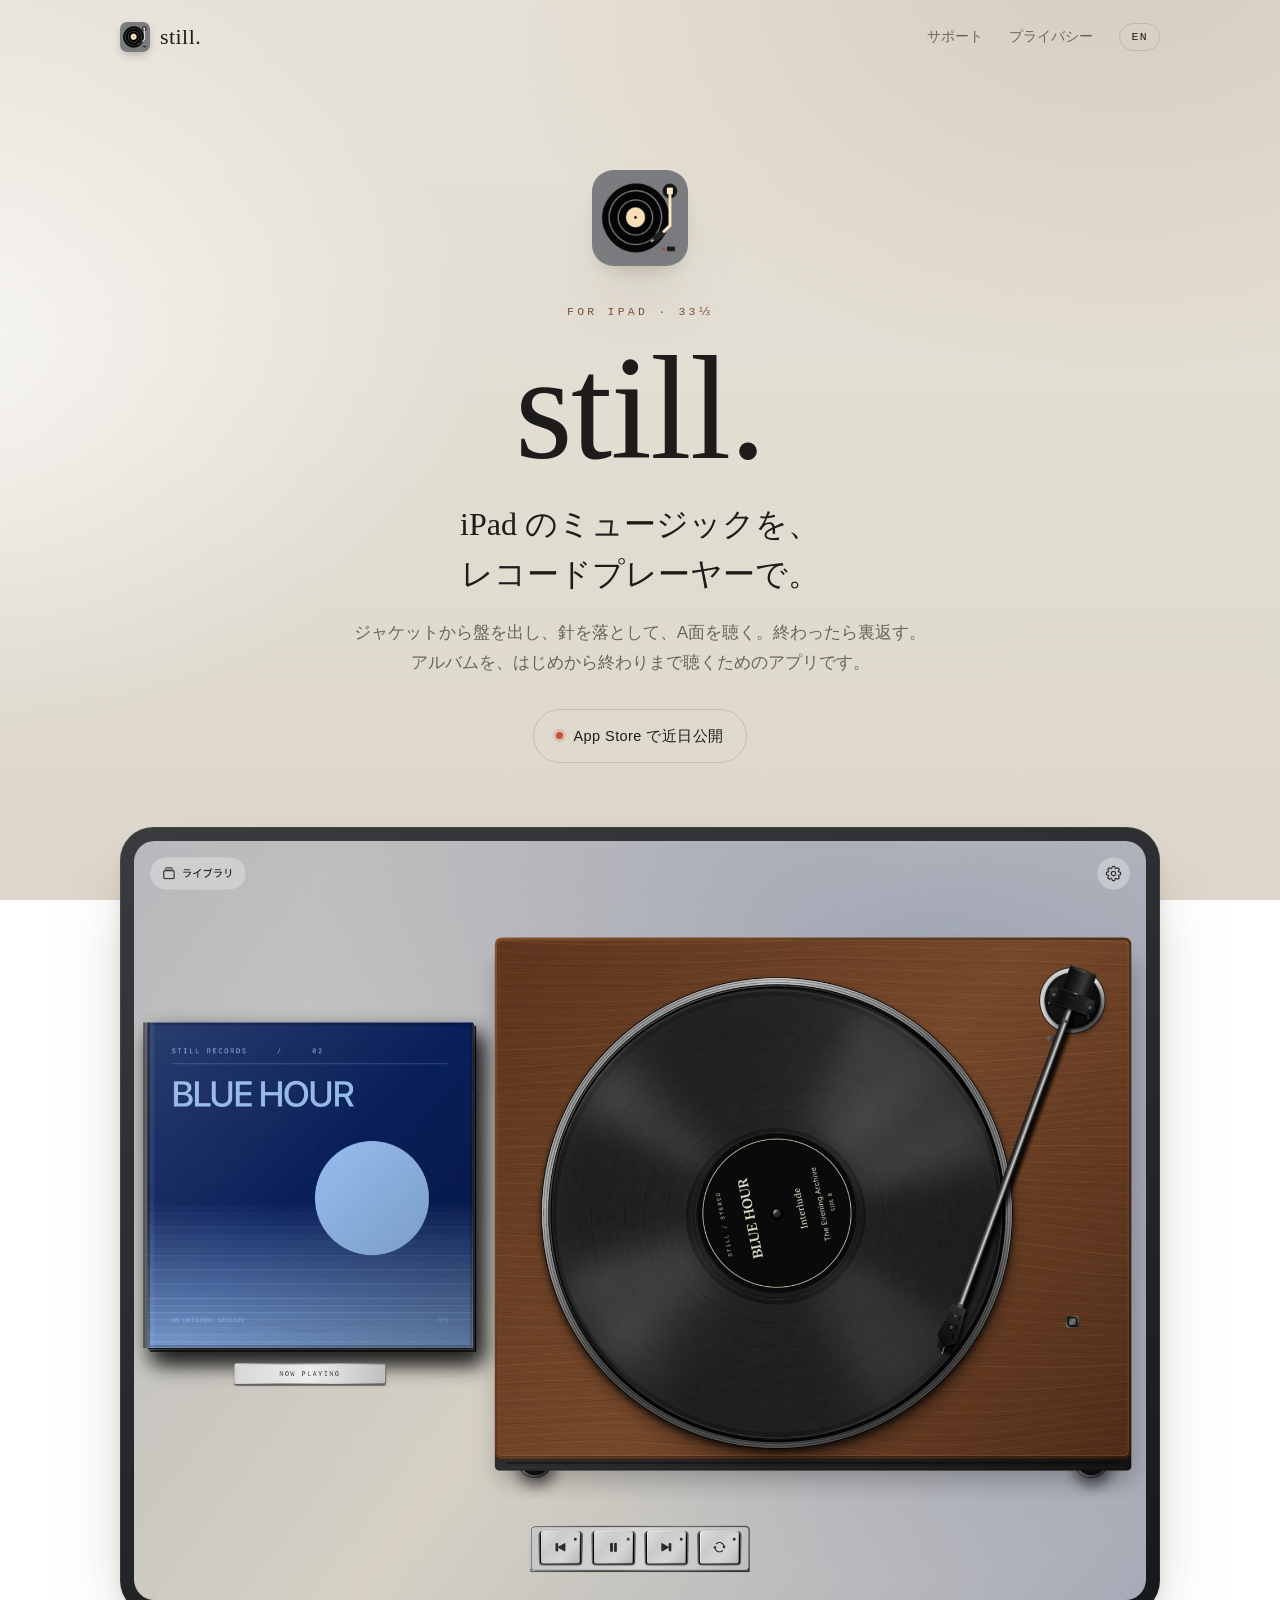
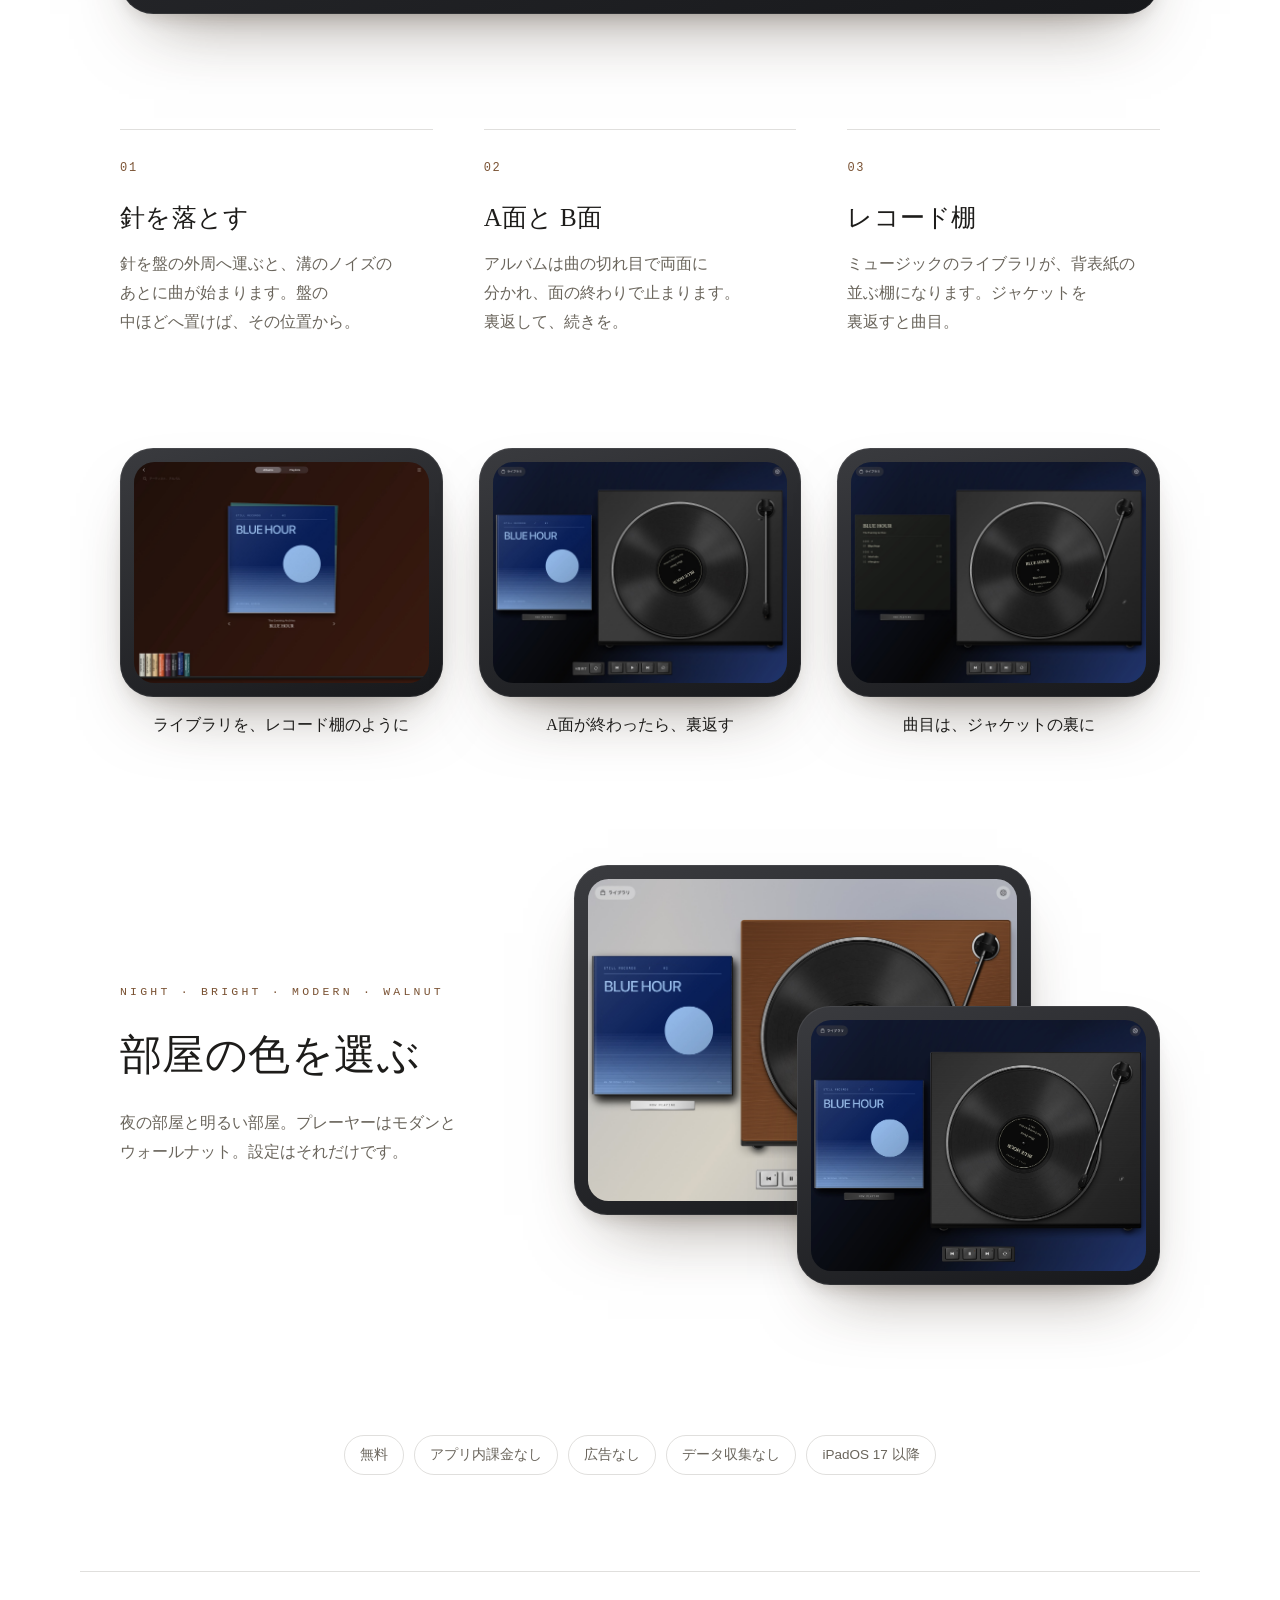
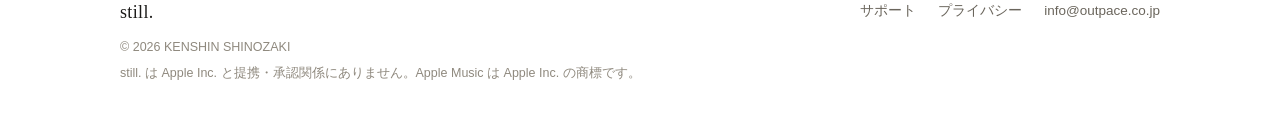
==== index.html @ 9f982bb9 "Support, privacy and top pages for still." ====
<!doctype html>
<html lang="ja">
<head>
<meta charset="utf-8">
<meta name="viewport" content="width=device-width,initial-scale=1,viewport-fit=cover">
<title>still. — iPad のレコードプレーヤー</title>
<meta name="description" content="ジャケットから盤を出し、針を落として、A面を聴く。終わったら裏返す。アルバムを、はじめから終わりまで聴くためのアプリです。">
<meta name="color-scheme" content="light dark">
<meta name="theme-color" content="#e7e2d8" media="(prefers-color-scheme: light)">
<meta name="theme-color" content="#07080c" media="(prefers-color-scheme: dark)">
<link rel="alternate" hreflang="ja" href="index.html">
<link rel="alternate" hreflang="en" href="en/index.html">
<link rel="icon" type="image/png" href="assets/icon-64.png">
<link rel="apple-touch-icon" href="assets/icon-180.png">
<link rel="stylesheet" href="assets/style.css">
</head>
<body class="page-index">
<a class="skip" href="#main">本文へ</a>
<header class="top wrap">
  <a class="brand" href="index.html"><img src="assets/icon-180.png" alt="" width="30" height="30"><span>still.</span></a>
  <nav aria-label="サイト">
    <a href="support.html">サポート</a>
    <a href="privacy.html">プライバシー</a>
    <a class="lang" href="en/index.html" hreflang="en" lang="en">EN</a>
  </nav>
</header>
<main id="main">
<section class="hero wrap">
  <img class="hero-icon rise" src="assets/icon-512.png" alt="" width="96" height="96">
  <p class="eyebrow rise">FOR iPAD · 33⅓</p>
  <h1 class="wordmark rise">still.</h1>
  <p class="lead rise">iPad のミュージックを、<br>レコードプレーヤーで。</p>
  <p class="intro rise">ジャケットから盤を出し、針を落として、A面を聴く。終わったら裏返す。アルバムを、はじめから終わりまで聴くためのアプリです。</p>
  <div class="rise"><span class="cta soon">App Store で近日公開</span></div>
</section>
<section class="stage wrap" aria-label="画面">
  <div class="device"><picture><source media="(prefers-color-scheme: light)" srcset="assets/walnut-ja.jpg"><img src="assets/playing-ja.jpg" alt="still. の再生画面。左にジャケット、右に盤が回るレコードプレーヤー。" width="1800" height="1350" fetchpriority="high" decoding="async"></picture></div>
</section>
<section class="wrap">
  <ol class="feats"><li class="feat"><span class="num">01</span><h3>針を落とす</h3><p>針を盤の外周へ運ぶと、溝のノイズのあとに曲が始まります。盤の中ほどへ置けば、その位置から。</p></li><li class="feat"><span class="num">02</span><h3>A面と B面</h3><p>アルバムは曲の切れ目で両面に分かれ、面の終わりで止まります。裏返して、続きを。</p></li><li class="feat"><span class="num">03</span><h3>レコード棚</h3><p>ミュージックのライブラリが、背表紙の並ぶ棚になります。ジャケットを裏返すと曲目。</p></li></ol>
</section>
<section class="wrap gallery"><figure><div class="device"><picture><img src="assets/03-library-ja.jpg" alt="ライブラリを、レコード棚のように" width="1800" height="1350" loading="lazy" decoding="async"></picture></div><figcaption>ライブラリを、レコード棚のように</figcaption></figure><figure><div class="device"><picture><img src="assets/08-side-end-ja.jpg" alt="A面が終わったら、裏返す" width="1800" height="1350" loading="lazy" decoding="async"></picture></div><figcaption>A面が終わったら、裏返す</figcaption></figure><figure><div class="device"><picture><img src="assets/02-tracklist-ja.jpg" alt="曲目は、ジャケットの裏に" width="1800" height="1350" loading="lazy" decoding="async"></picture></div><figcaption>曲目は、ジャケットの裏に</figcaption></figure></section>
<section class="wrap rooms">
  <div class="rooms-text"><p class="eyebrow">NIGHT · BRIGHT · MODERN · WALNUT</p><h2>部屋の色を選ぶ</h2><p>夜の部屋と明るい部屋。プレーヤーはモダンとウォールナット。設定はそれだけです。</p></div>
  <div class="rooms-pair"><div class="device"><picture><img src="assets/walnut-ja.jpg" alt="部屋の色を選ぶ" width="1800" height="1350" loading="lazy" decoding="async"></picture></div><div class="device"><picture><img src="assets/playing-ja.jpg" alt="部屋の色を選ぶ" width="1800" height="1350" loading="lazy" decoding="async"></picture></div></div>
</section>
<section class="wrap"><ul class="facts"><li>無料</li><li>アプリ内課金なし</li><li>広告なし</li><li>データ収集なし</li><li>iPadOS 17 以降</li></ul></section>
</main>
<footer class="foot wrap">
  <div class="foot-row">
    <a class="brand small" href="index.html"><span>still.</span></a>
    <nav><a href="support.html">サポート</a><a href="privacy.html">プライバシー</a><a href="mailto:info@outpace.co.jp">info@outpace.co.jp</a></nav>
  </div>
  <p>© 2026 KENSHIN SHINOZAKI</p>
  <p>still. は Apple Inc. と提携・承認関係にありません。Apple Music は Apple Inc. の商標です。</p>
</footer>
</body>
</html>
---- assets/style.css ----
/* still. — public pages. Linen in light mode, the midnight room in dark mode (same as the app). */
:root{
  color-scheme:light dark;
  --bg:#e7e2d8; --bg-deep:#ddd7cb;
  --card:rgba(255,253,248,.62); --card-line:rgba(40,30,20,.10);
  --line:rgba(40,30,20,.14);
  --ink:#1d1c1a; --muted:#6a655c; --faint:#8f897e;
  --accent:#7a5233; --accent-ink:#fbf6ec;
  --glow-a:rgba(122,82,51,.16); --glow-b:rgba(255,255,255,.75);
  --shadow:0 34px 70px -34px rgba(52,38,24,.55),0 10px 24px -14px rgba(52,38,24,.35);
  --bezel:linear-gradient(160deg,#3a3b3f,#17181b);
  --serif:"Hiragino Mincho ProN","Yu Mincho","YuMincho","Noto Serif JP","Noto Serif CJK JP",Georgia,serif;
  --sans:-apple-system,BlinkMacSystemFont,"Hiragino Sans","Hiragino Kaku Gothic ProN","Helvetica Neue","Noto Sans JP",sans-serif;
  --mono:ui-monospace,"SF Mono",Menlo,Consolas,monospace;
  --wrap:1120px; --gutter:clamp(16px,4vw,40px);
}
@media (prefers-color-scheme:dark){:root{
  --bg:#07080c; --bg-deep:#0b0e18;
  --card:rgba(255,255,255,.035); --card-line:rgba(255,255,255,.08);
  --line:rgba(255,255,255,.11);
  --ink:#e8e4da; --muted:#a29d92; --faint:#6f6b63;
  --accent:#e8d5ab; --accent-ink:#14110c;
  --glow-a:rgba(44,70,156,.34); --glow-b:rgba(140,104,72,.13);
  --shadow:0 50px 110px -40px rgba(0,0,0,.95),0 16px 40px -20px rgba(0,0,0,.8);
}}

*{box-sizing:border-box}
html{-webkit-text-size-adjust:100%;text-size-adjust:100%}
body{
  margin:0;min-height:100vh;color:var(--ink);font:16px/1.8 var(--sans);
  background:
    radial-gradient(1100px 720px at 88% -8%,var(--glow-a),transparent 62%),
    radial-gradient(900px 640px at -6% 38%,var(--glow-b),transparent 62%),
    linear-gradient(180deg,var(--bg) 0%,var(--bg-deep) 100%);
  background-attachment:fixed;
  -webkit-font-smoothing:antialiased;
  font-feature-settings:"palt" 1;
}
:lang(en) body,body:lang(en){font-feature-settings:normal}
img{max-width:100%;height:auto}
a{color:inherit;text-decoration-color:var(--line);text-underline-offset:.22em}
a:hover{text-decoration-color:currentColor}
:focus-visible{outline:2px solid var(--accent);outline-offset:3px;border-radius:4px}
.wrap{max-width:var(--wrap);margin:0 auto;padding-left:max(var(--gutter),env(safe-area-inset-left));padding-right:max(var(--gutter),env(safe-area-inset-right))}
.skip{position:absolute;left:-9999px;top:8px}
.skip:focus{left:12px;background:var(--card);padding:6px 12px;border-radius:8px;z-index:10}

/* type */
.eyebrow{font:500 11.5px/1.4 var(--mono);letter-spacing:.28em;text-transform:uppercase;color:var(--accent);margin:0 0 18px}
h1,h2,h3{font-family:var(--serif);font-weight:400;letter-spacing:.01em;margin:0}
.num{display:inline-block;font:500 12px/1 var(--mono);letter-spacing:.14em;color:var(--accent);min-width:2.6em}

/* header */
.top{display:flex;align-items:center;justify-content:space-between;gap:16px;padding-top:max(22px,env(safe-area-inset-top));padding-bottom:22px}
.brand{display:inline-flex;align-items:center;gap:10px;text-decoration:none;font:400 22px/1 var(--serif);letter-spacing:.02em}
.brand img{border-radius:7px;box-shadow:0 1px 0 rgba(255,255,255,.08),0 4px 12px -4px rgba(0,0,0,.4)}
.top nav{display:flex;align-items:center;gap:clamp(12px,2.6vw,26px);font-size:14px}
.top nav a{text-decoration:none;color:var(--muted)}
.top nav a:hover,.top nav a[aria-current]{color:var(--ink)}
.top nav .lang{font:500 11.5px/1 var(--mono);letter-spacing:.12em;border:1px solid var(--line);border-radius:999px;padding:7px 11px;color:var(--ink)}
.top nav .lang:lang(ja){font-family:var(--sans);letter-spacing:.04em;font-size:12.5px}

/* hero */
.hero{text-align:center;padding-top:clamp(36px,8vw,96px);padding-bottom:clamp(36px,6vw,64px)}
.hero-icon{width:clamp(72px,9vw,96px);border-radius:22.5%;box-shadow:var(--shadow);margin-bottom:28px}
.wordmark{font-size:clamp(64px,13vw,148px);line-height:.95;letter-spacing:-.01em;margin-bottom:22px}
.lead{font:400 clamp(21px,3.2vw,32px)/1.55 var(--serif);margin:0 0 18px}
.intro{color:var(--muted);max-width:34em;margin:0 auto 30px;font-size:clamp(15px,1.7vw,17px)}
.cta{display:inline-flex;align-items:center;gap:10px;padding:13px 22px;border-radius:999px;background:var(--ink);color:var(--bg);text-decoration:none;font-size:14.5px;letter-spacing:.03em}
.cta.soon{background:transparent;color:var(--ink);border:1px solid var(--line)}
.cta.soon::before{content:"";width:7px;height:7px;border-radius:50%;background:#c4553a;box-shadow:0 0 0 3px rgba(196,85,58,.18)}

/* device frame */
.device{border-radius:clamp(14px,2.6vw,34px);padding:clamp(6px,1.1vw,14px);background:var(--bezel);box-shadow:var(--shadow),inset 0 0 0 1px rgba(255,255,255,.07)}
.device img{display:block;width:100%;aspect-ratio:4/3;object-fit:cover;border-radius:clamp(9px,1.6vw,21px)}
.stage{padding-bottom:clamp(56px,9vw,120px)}
.stage .device{max-width:1040px;margin:0 auto}

/* features */
.feats{list-style:none;margin:0;padding:0 0 clamp(56px,9vw,112px);display:grid;gap:clamp(28px,4vw,56px);grid-template-columns:repeat(auto-fit,minmax(240px,1fr))}
.feat{border-top:1px solid var(--line);padding-top:22px}
.feat h3{font-size:clamp(21px,2.4vw,25px);margin:14px 0 10px}
.feat p{color:var(--muted);margin:0}

/* gallery */
.gallery{display:grid;gap:clamp(20px,3vw,36px);grid-template-columns:repeat(auto-fit,minmax(260px,1fr));padding-bottom:clamp(64px,10vw,128px)}
.gallery figure{margin:0}
.gallery figcaption{font:400 16px/1.5 var(--serif);margin-top:16px;text-align:center}

/* rooms */
.rooms{display:grid;gap:clamp(28px,5vw,64px);align-items:center;grid-template-columns:minmax(0,1fr);padding-bottom:clamp(64px,10vw,128px)}
@media (min-width:860px){.rooms{grid-template-columns:minmax(0,.8fr) minmax(0,1.2fr)}}
.rooms h2{font-size:clamp(28px,4vw,42px);margin-bottom:16px}
.rooms-text p:last-child{color:var(--muted);margin:0;max-width:26em}
.rooms-pair{position:relative;padding-bottom:12%}
.rooms-pair .device:first-child{width:78%}
.rooms-pair .device:last-child{position:absolute;width:62%;right:0;bottom:0}

/* facts */
.facts{list-style:none;margin:0;padding:22px 0 clamp(56px,8vw,96px);display:flex;flex-wrap:wrap;justify-content:center;gap:10px}
.facts li{border:1px solid var(--line);border-radius:999px;padding:7px 15px;font-size:13.5px;color:var(--muted)}

/* documents */
.doc{max-width:calc(760px + 2 * var(--gutter));padding-top:clamp(28px,6vw,72px);padding-bottom:clamp(56px,8vw,96px)}
.doc-head{padding-bottom:clamp(28px,4vw,44px);border-bottom:1px solid var(--line);margin-bottom:clamp(28px,4vw,44px)}
.doc-head h1{font-size:clamp(36px,6vw,58px);line-height:1.15;margin-bottom:14px}
.doc-head .meta{font:500 12px/1.4 var(--mono);letter-spacing:.08em;color:var(--faint);margin:0 0 18px}
.doc-head .intro{margin:0;text-align:left;max-width:none;font-size:clamp(16px,1.8vw,18px)}
.doc section{padding:clamp(22px,3vw,30px) 0}
.doc section+section{border-top:1px solid var(--line)}
.doc h2{font-size:clamp(21px,2.6vw,25px);margin-bottom:14px;display:flex;align-items:baseline}
.doc p{margin:0 0 12px}
.doc ul{margin:0;padding-left:1.1em}
.doc li{margin:0 0 12px}
.doc li::marker{color:var(--faint)}
.doc b{font-weight:600}

.card{background:var(--card);border:1px solid var(--card-line);border-radius:18px;padding:22px 24px;-webkit-backdrop-filter:blur(6px);backdrop-filter:blur(6px)}
.summary{list-style:none;padding:0!important;margin:0 0 clamp(20px,3vw,32px)!important;display:grid;gap:14px;grid-template-columns:repeat(auto-fit,minmax(200px,1fr))}
.summary .card{margin:0}
.summary h3{font-size:20px;margin-bottom:8px}
.summary p{color:var(--muted);font-size:14.5px;line-height:1.7;margin:0}

.checks{list-style:none;padding:0!important}
.checks li{position:relative;padding-left:30px}
.checks li::before{content:"";position:absolute;left:2px;top:.45em;width:14px;height:14px;border-radius:50%;border:1.5px solid var(--accent);background:radial-gradient(circle,var(--accent) 0 2px,transparent 2.5px)}

.faq details{border-bottom:1px solid var(--line)}
.faq details:first-child{border-top:1px solid var(--line)}
.faq summary{list-style:none;cursor:pointer;padding:16px 40px 16px 0;position:relative;font-weight:500}
.faq summary::-webkit-details-marker{display:none}
.faq summary::after{content:"";position:absolute;right:6px;top:50%;width:9px;height:9px;border-right:1.5px solid var(--muted);border-bottom:1.5px solid var(--muted);transform:translateY(-70%) rotate(45deg);transition:transform .25s}
.faq details[open] summary::after{transform:translateY(-30%) rotate(-135deg)}
.faq details p{color:var(--muted);padding:0 0 18px;margin:0}

.contact{margin-top:18px;display:grid;gap:4px}
.contact .label{font:500 11.5px/1.4 var(--mono);letter-spacing:.2em;text-transform:uppercase;color:var(--faint);margin:0}
.contact .who{font:400 20px/1.4 var(--serif);margin:0 0 6px;letter-spacing:.04em}
.contact p{margin:0}
.contact .mail{font-size:16px;color:var(--accent);text-decoration:none;border-bottom:1px solid currentColor;padding-bottom:1px}

/* footer */
.foot{border-top:1px solid var(--line);padding-top:28px;padding-bottom:max(36px,env(safe-area-inset-bottom));color:var(--faint);font-size:12.5px;line-height:1.7}
.foot-row{display:flex;flex-wrap:wrap;align-items:center;justify-content:space-between;gap:12px 24px;margin-bottom:14px}
.foot .brand{font-size:18px;color:var(--ink)}
.foot nav{display:flex;flex-wrap:wrap;gap:8px 22px;font-size:13.5px}
.foot nav a{color:var(--muted);text-decoration:none}
.foot nav a:hover{color:var(--ink)}
.foot p{margin:0 0 4px}

/* gentle entrance */
@media (prefers-reduced-motion:no-preference){
  .rise{animation:rise .9s cubic-bezier(.2,.7,.2,1) both}
  .rise:nth-child(2){animation-delay:.06s}.rise:nth-child(3){animation-delay:.12s}
  .rise:nth-child(4){animation-delay:.18s}.rise:nth-child(5){animation-delay:.24s}.rise:nth-child(6){animation-delay:.3s}
  .stage .device{animation:rise 1.1s .3s cubic-bezier(.2,.7,.2,1) both}
  @keyframes rise{from{opacity:0;transform:translateY(14px)}to{opacity:1;transform:none}}
}

@media (max-width:520px){
  .top nav a:not(.lang){font-size:13px}
  .brand span{display:none}
  .foot .brand span{display:inline}
  .rooms-pair{padding-bottom:18%}
}

/* Japanese line breaks at phrase boundaries where supported */
:lang(ja) :is(.lead,.intro,.feat p,.rooms p,.summary p,figcaption,h1,h2,h3){word-break:auto-phrase}
:is(.intro,.feat p,.rooms p,.summary p,.doc p){text-wrap:pretty}
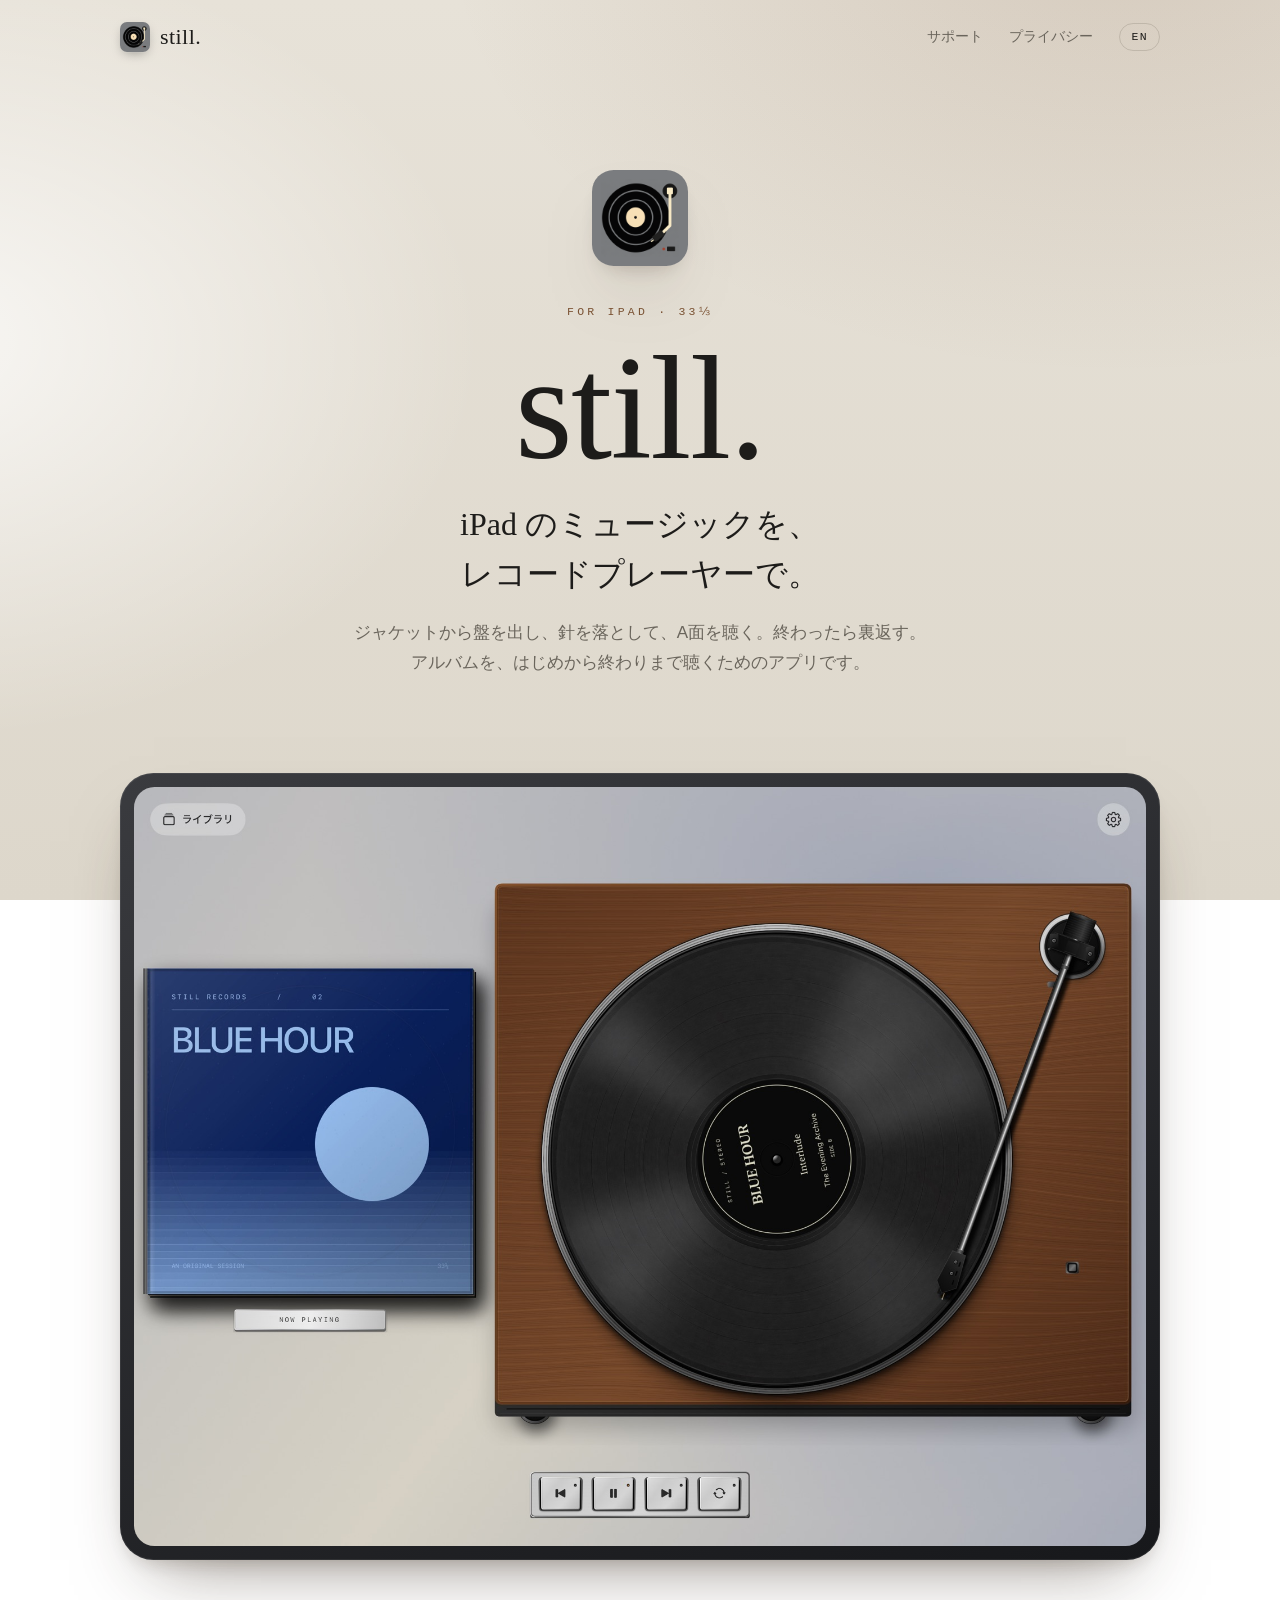
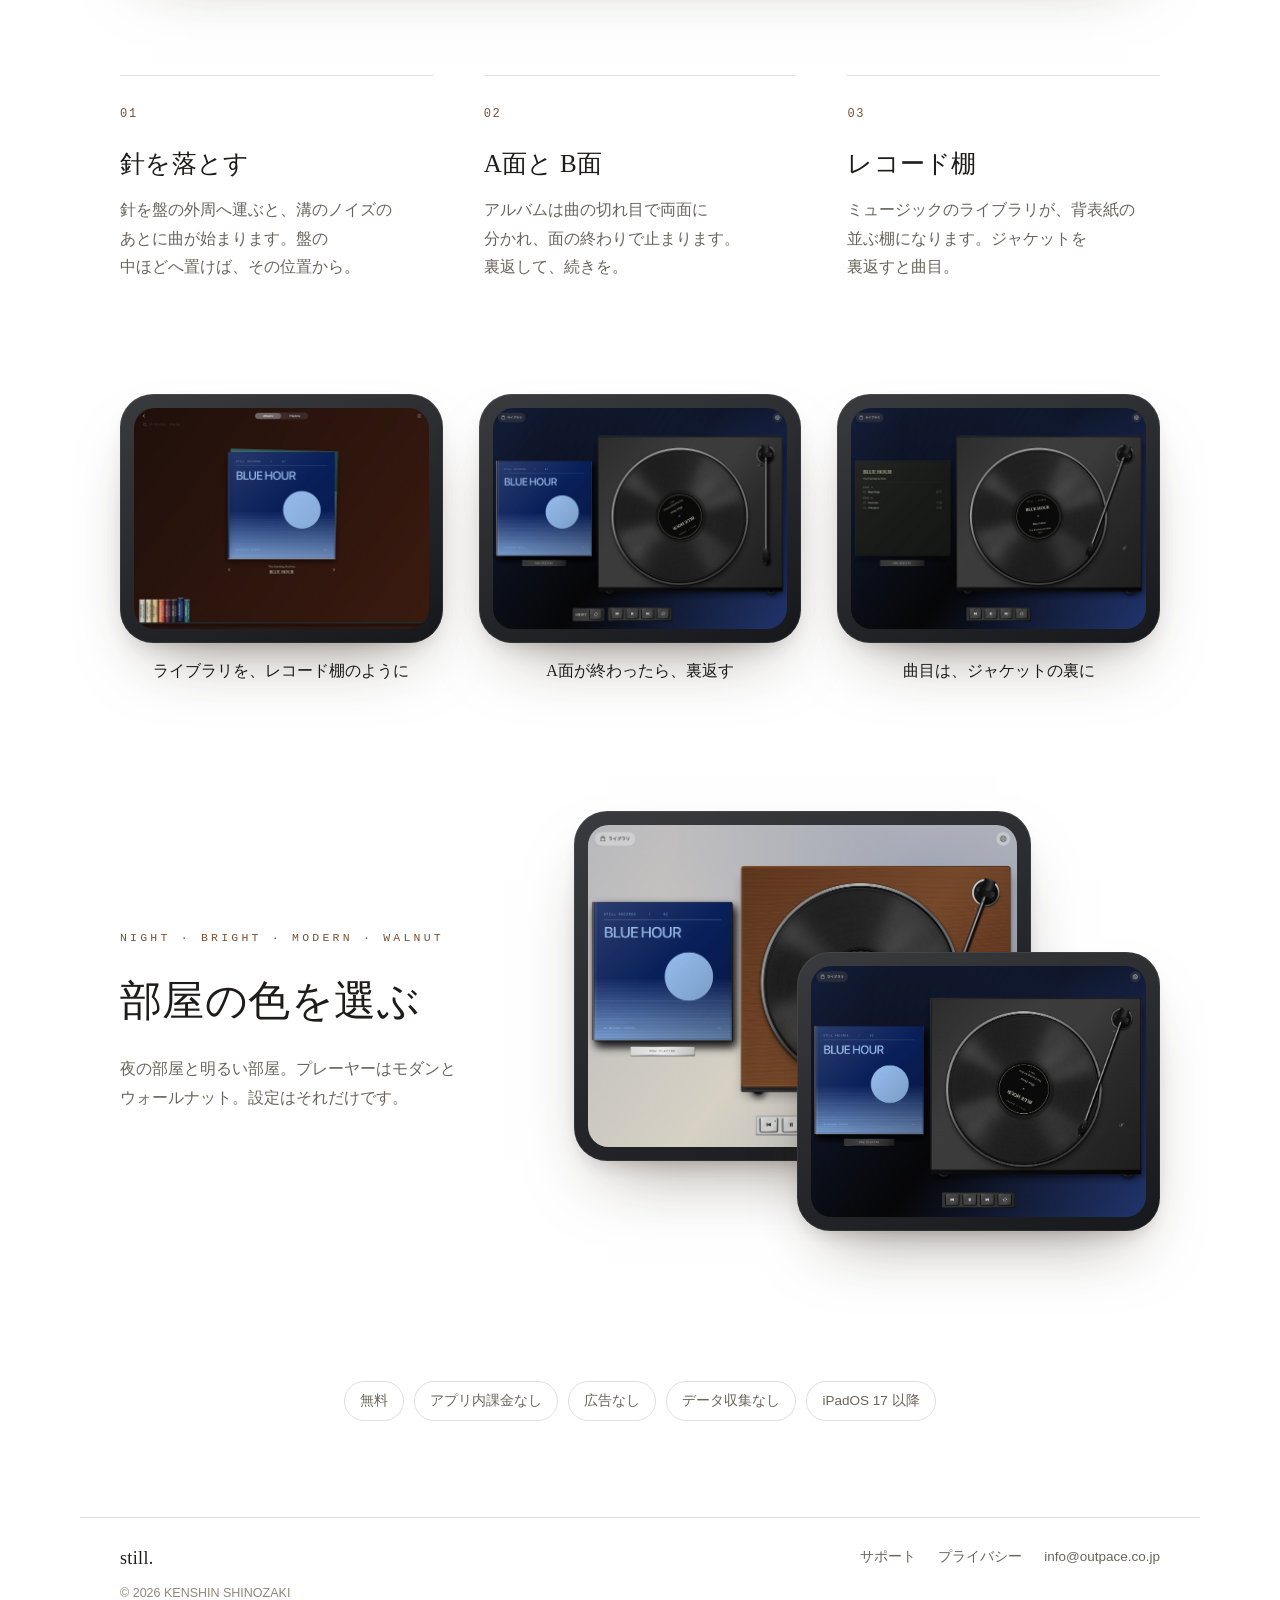
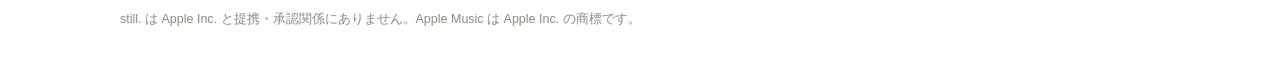
==== commit 4f4de456: "Remove the coming-soon label" ====
--- a/index.html
+++ b/index.html
@@ -31,7 +31,7 @@
   <h1 class="wordmark rise">still.</h1>
   <p class="lead rise">iPad のミュージックを、<br>レコードプレーヤーで。</p>
   <p class="intro rise">ジャケットから盤を出し、針を落として、A面を聴く。終わったら裏返す。アルバムを、はじめから終わりまで聴くためのアプリです。</p>
-  <div class="rise"><span class="cta soon">App Store で近日公開</span></div>
+  
 </section>
 <section class="stage wrap" aria-label="画面">
   <div class="device"><picture><source media="(prefers-color-scheme: light)" srcset="assets/walnut-ja.jpg"><img src="assets/playing-ja.jpg" alt="still. の再生画面。左にジャケット、右に盤が回るレコードプレーヤー。" width="1800" height="1350" fetchpriority="high" decoding="async"></picture></div>
--- a/assets/style.css
+++ b/assets/style.css
@@ -67,8 +67,6 @@
 .lead{font:400 clamp(21px,3.2vw,32px)/1.55 var(--serif);margin:0 0 18px}
 .intro{color:var(--muted);max-width:34em;margin:0 auto 30px;font-size:clamp(15px,1.7vw,17px)}
 .cta{display:inline-flex;align-items:center;gap:10px;padding:13px 22px;border-radius:999px;background:var(--ink);color:var(--bg);text-decoration:none;font-size:14.5px;letter-spacing:.03em}
-.cta.soon{background:transparent;color:var(--ink);border:1px solid var(--line)}
-.cta.soon::before{content:"";width:7px;height:7px;border-radius:50%;background:#c4553a;box-shadow:0 0 0 3px rgba(196,85,58,.18)}
 
 /* device frame */
 .device{border-radius:clamp(14px,2.6vw,34px);padding:clamp(6px,1.1vw,14px);background:var(--bezel);box-shadow:var(--shadow),inset 0 0 0 1px rgba(255,255,255,.07)}
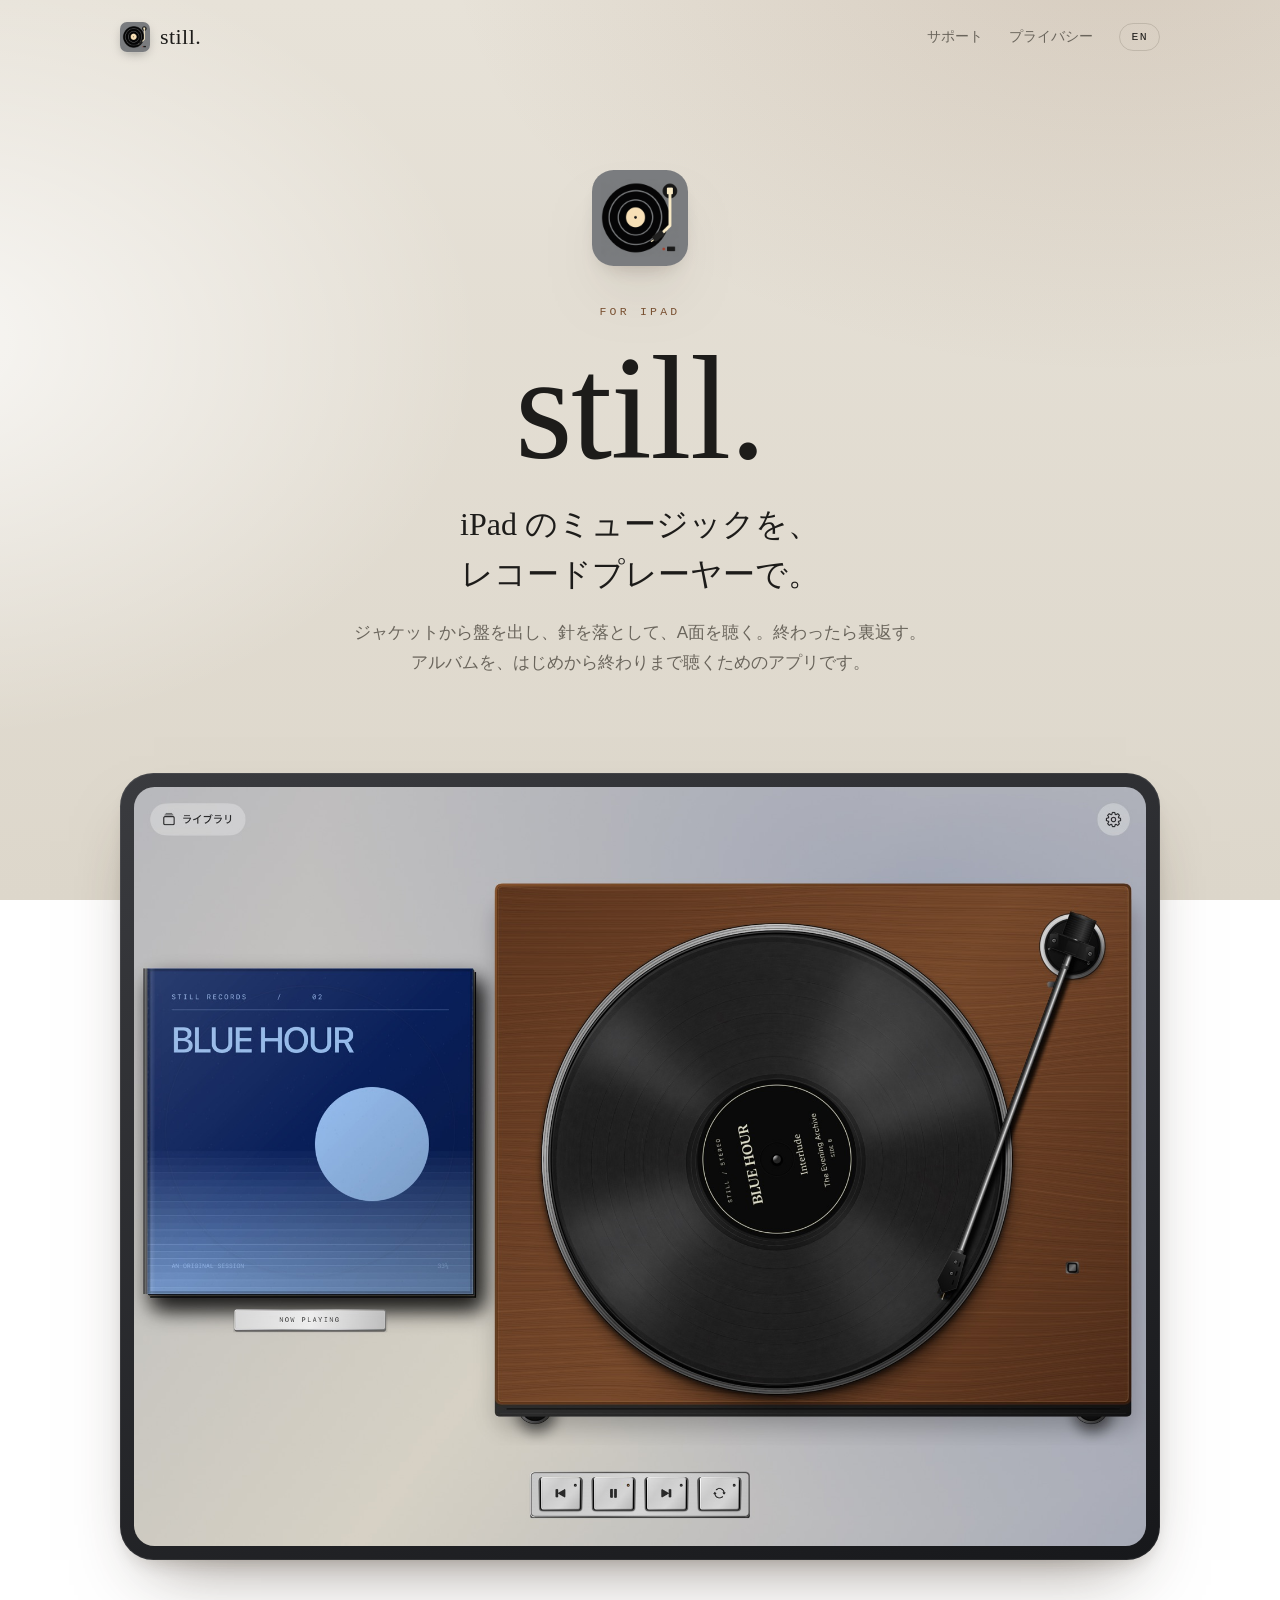
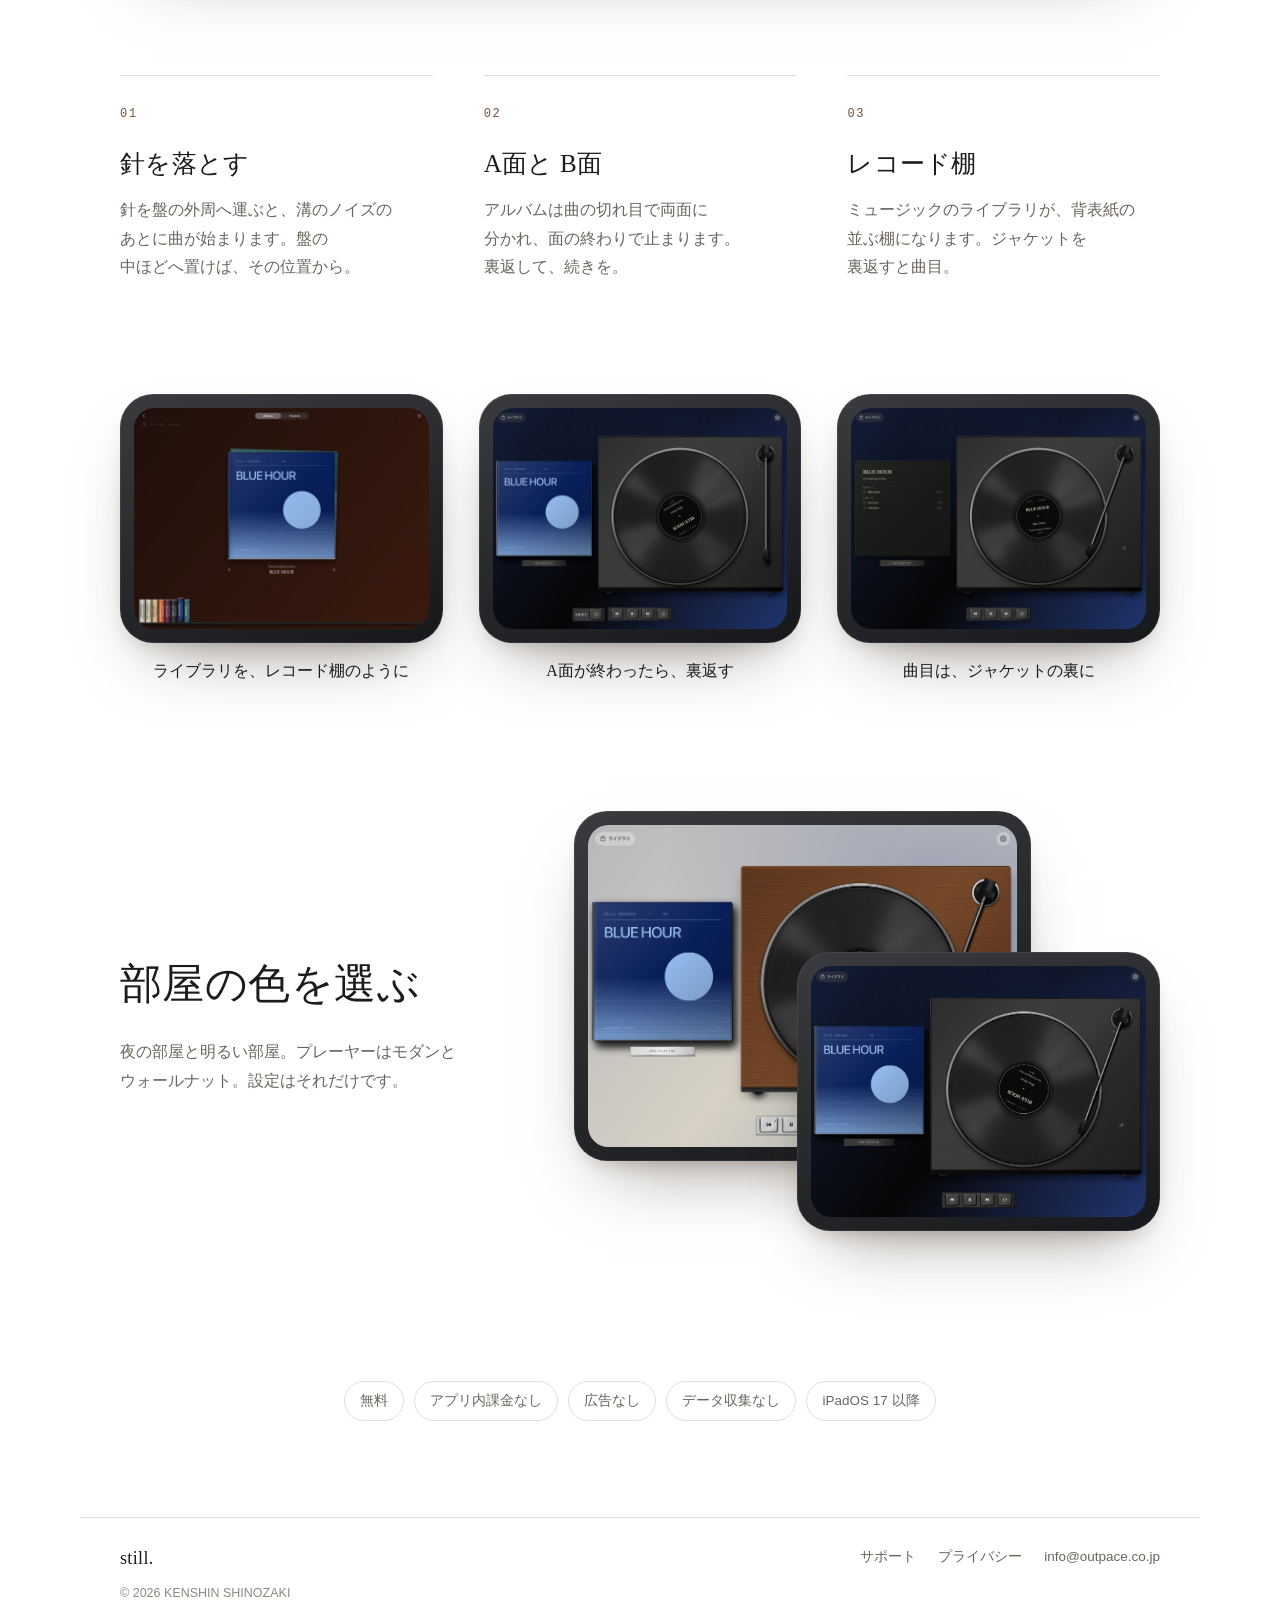
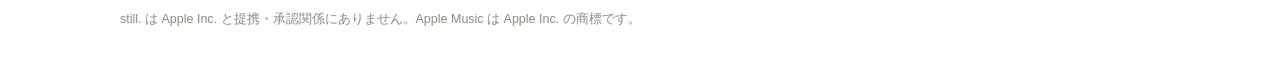
==== commit e2b2299d: "Remove decorative labels" ====
--- a/index.html
+++ b/index.html
@@ -27,7 +27,7 @@
 <main id="main">
 <section class="hero wrap">
   <img class="hero-icon rise" src="assets/icon-512.png" alt="" width="96" height="96">
-  <p class="eyebrow rise">FOR iPAD · 33⅓</p>
+  <p class="eyebrow rise">FOR iPAD</p>
   <h1 class="wordmark rise">still.</h1>
   <p class="lead rise">iPad のミュージックを、<br>レコードプレーヤーで。</p>
   <p class="intro rise">ジャケットから盤を出し、針を落として、A面を聴く。終わったら裏返す。アルバムを、はじめから終わりまで聴くためのアプリです。</p>
@@ -41,7 +41,7 @@
 </section>
 <section class="wrap gallery"><figure><div class="device"><picture><img src="assets/03-library-ja.jpg" alt="ライブラリを、レコード棚のように" width="1800" height="1350" loading="lazy" decoding="async"></picture></div><figcaption>ライブラリを、レコード棚のように</figcaption></figure><figure><div class="device"><picture><img src="assets/08-side-end-ja.jpg" alt="A面が終わったら、裏返す" width="1800" height="1350" loading="lazy" decoding="async"></picture></div><figcaption>A面が終わったら、裏返す</figcaption></figure><figure><div class="device"><picture><img src="assets/02-tracklist-ja.jpg" alt="曲目は、ジャケットの裏に" width="1800" height="1350" loading="lazy" decoding="async"></picture></div><figcaption>曲目は、ジャケットの裏に</figcaption></figure></section>
 <section class="wrap rooms">
-  <div class="rooms-text"><p class="eyebrow">NIGHT · BRIGHT · MODERN · WALNUT</p><h2>部屋の色を選ぶ</h2><p>夜の部屋と明るい部屋。プレーヤーはモダンとウォールナット。設定はそれだけです。</p></div>
+  <div class="rooms-text"><h2>部屋の色を選ぶ</h2><p>夜の部屋と明るい部屋。プレーヤーはモダンとウォールナット。設定はそれだけです。</p></div>
   <div class="rooms-pair"><div class="device"><picture><img src="assets/walnut-ja.jpg" alt="部屋の色を選ぶ" width="1800" height="1350" loading="lazy" decoding="async"></picture></div><div class="device"><picture><img src="assets/playing-ja.jpg" alt="部屋の色を選ぶ" width="1800" height="1350" loading="lazy" decoding="async"></picture></div></div>
 </section>
 <section class="wrap"><ul class="facts"><li>無料</li><li>アプリ内課金なし</li><li>広告なし</li><li>データ収集なし</li><li>iPadOS 17 以降</li></ul></section>
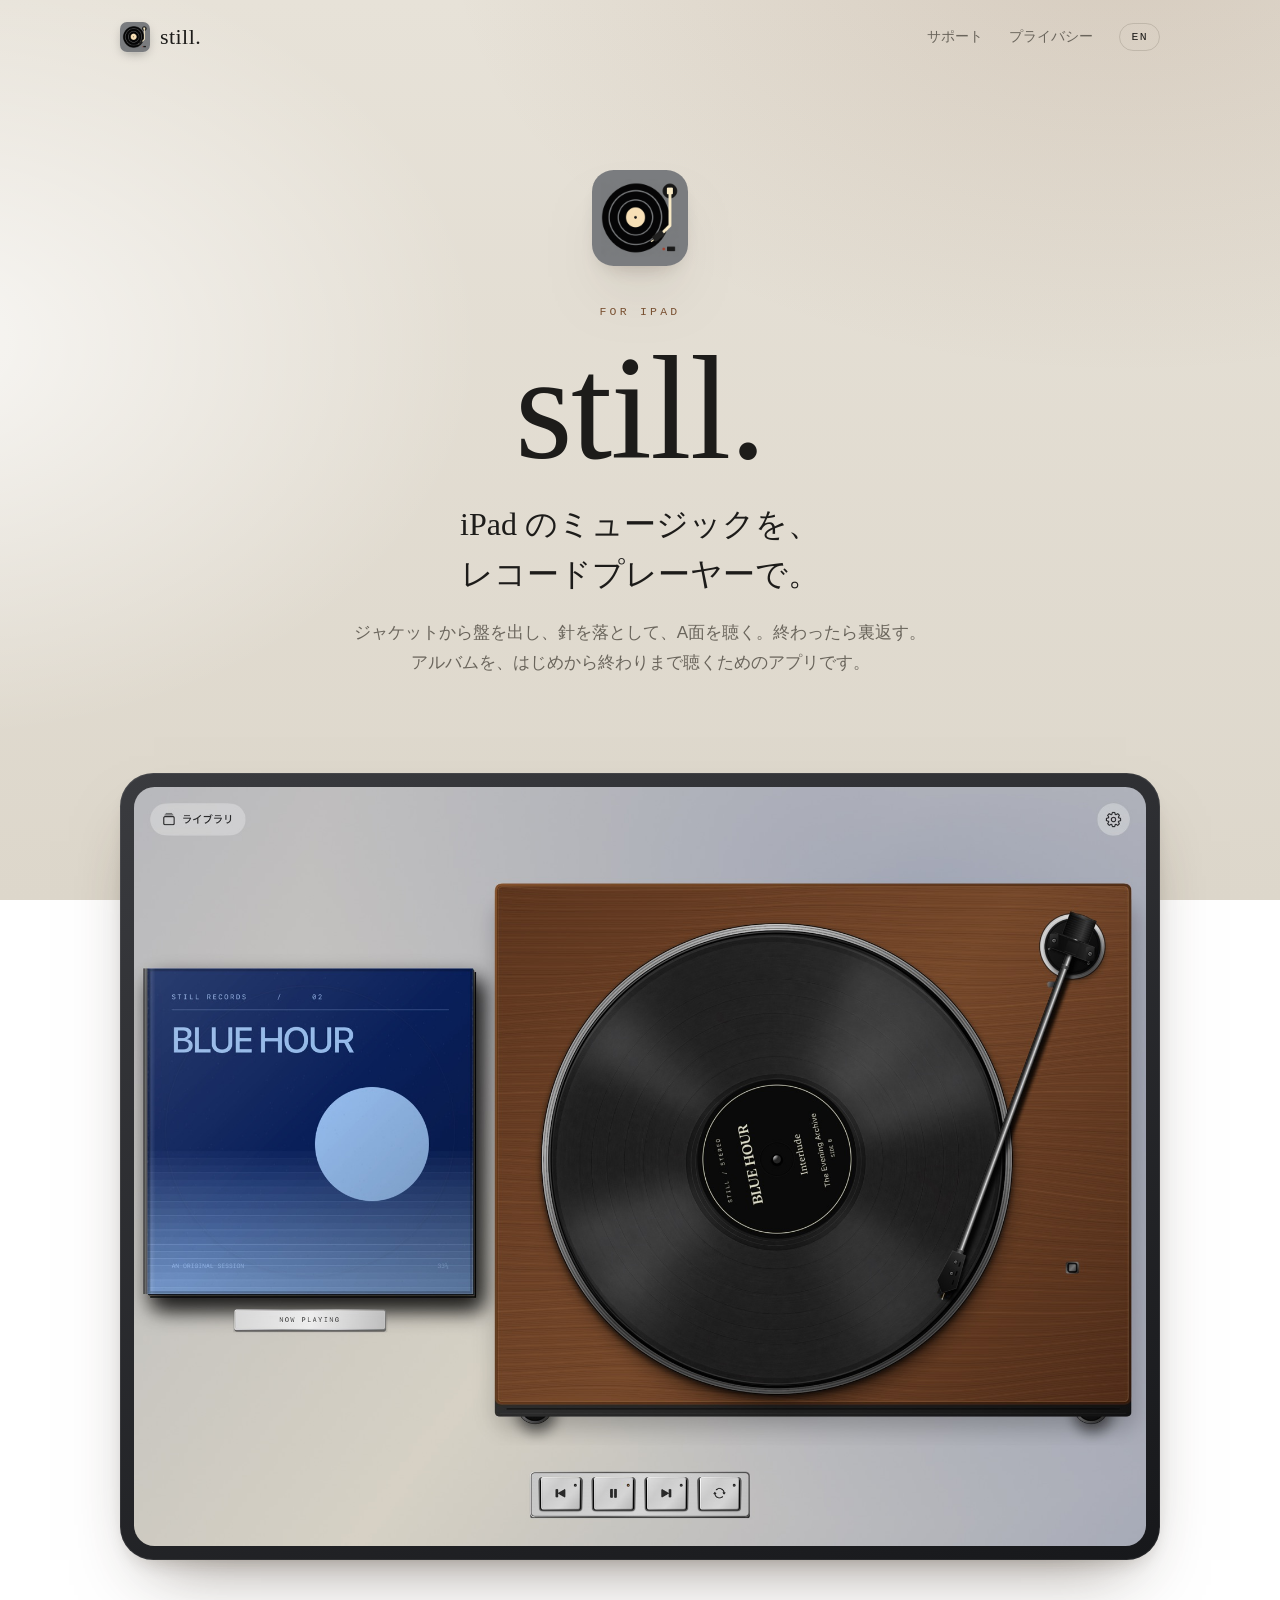
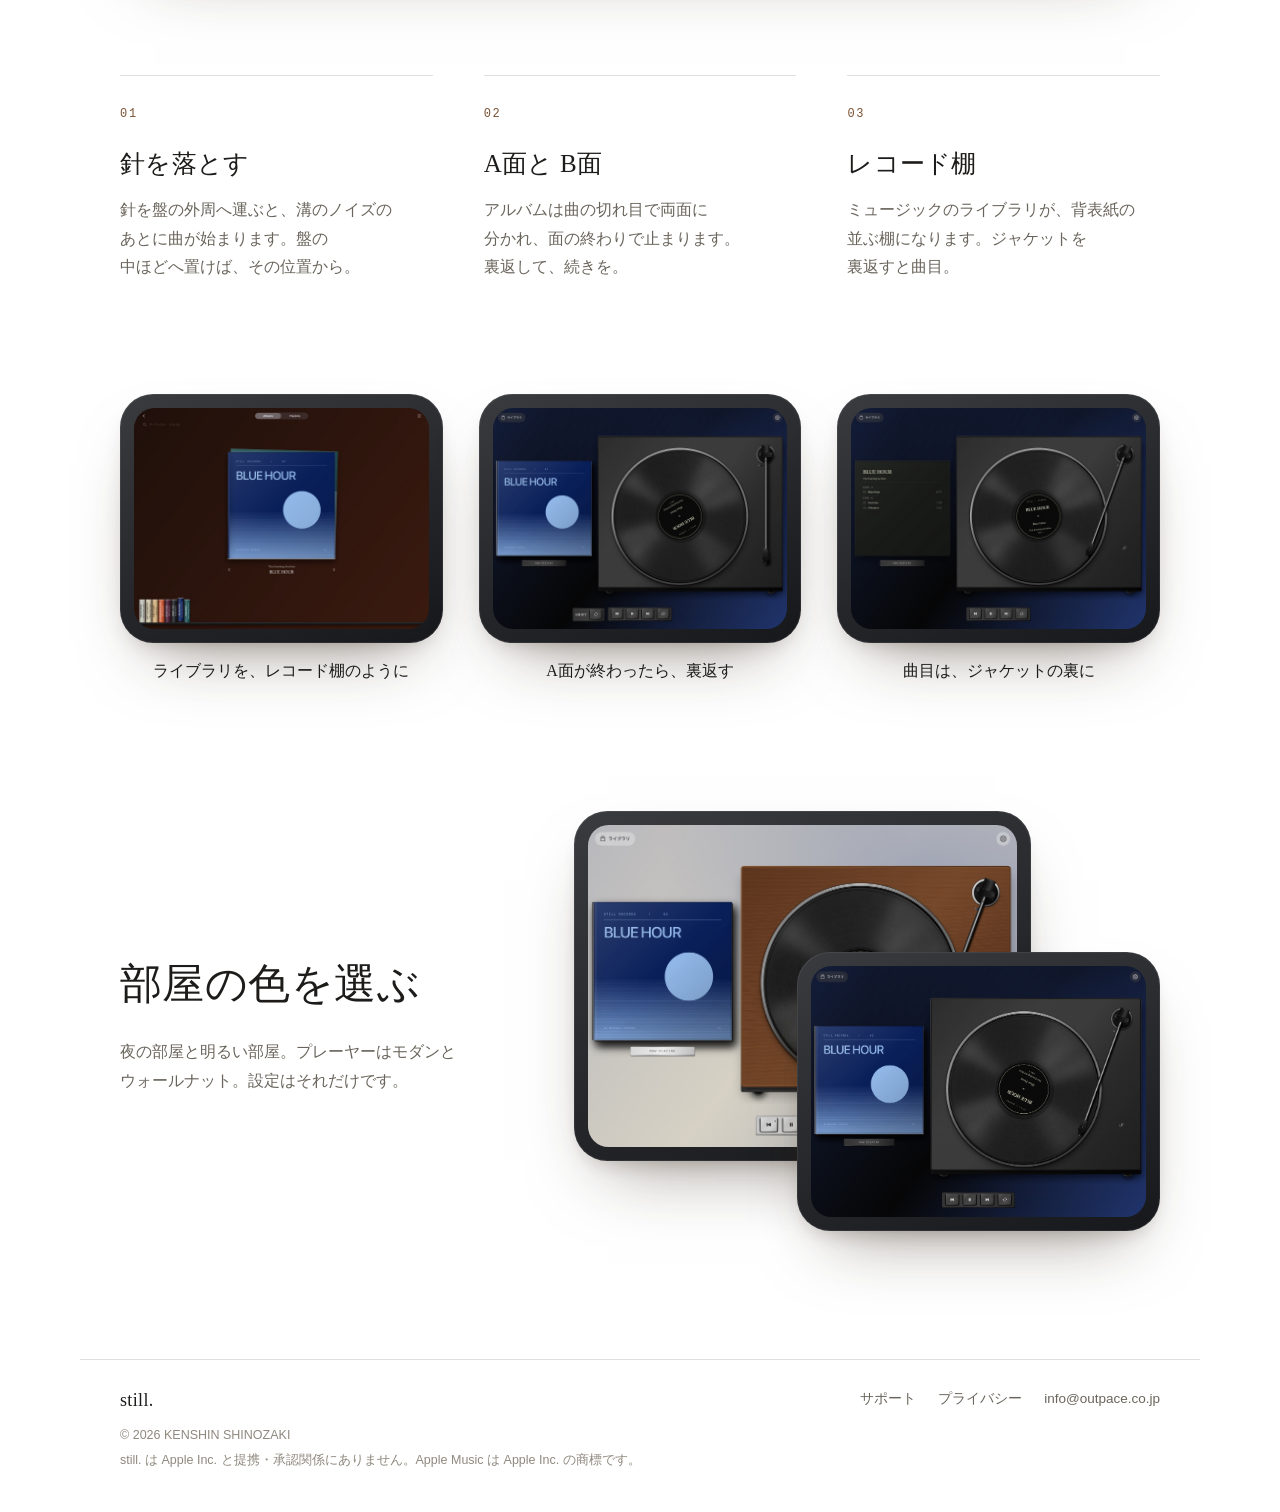
==== commit 6442e162: "Remove the facts list" ====
--- a/index.html
+++ b/index.html
@@ -44,7 +44,6 @@
   <div class="rooms-text"><h2>部屋の色を選ぶ</h2><p>夜の部屋と明るい部屋。プレーヤーはモダンとウォールナット。設定はそれだけです。</p></div>
   <div class="rooms-pair"><div class="device"><picture><img src="assets/walnut-ja.jpg" alt="部屋の色を選ぶ" width="1800" height="1350" loading="lazy" decoding="async"></picture></div><div class="device"><picture><img src="assets/playing-ja.jpg" alt="部屋の色を選ぶ" width="1800" height="1350" loading="lazy" decoding="async"></picture></div></div>
 </section>
-<section class="wrap"><ul class="facts"><li>無料</li><li>アプリ内課金なし</li><li>広告なし</li><li>データ収集なし</li><li>iPadOS 17 以降</li></ul></section>
 </main>
 <footer class="foot wrap">
   <div class="foot-row">
--- a/assets/style.css
+++ b/assets/style.css
@@ -94,10 +94,6 @@
 .rooms-pair .device:first-child{width:78%}
 .rooms-pair .device:last-child{position:absolute;width:62%;right:0;bottom:0}
 
-/* facts */
-.facts{list-style:none;margin:0;padding:22px 0 clamp(56px,8vw,96px);display:flex;flex-wrap:wrap;justify-content:center;gap:10px}
-.facts li{border:1px solid var(--line);border-radius:999px;padding:7px 15px;font-size:13.5px;color:var(--muted)}
-
 /* documents */
 .doc{max-width:calc(760px + 2 * var(--gutter));padding-top:clamp(28px,6vw,72px);padding-bottom:clamp(56px,8vw,96px)}
 .doc-head{padding-bottom:clamp(28px,4vw,44px);border-bottom:1px solid var(--line);margin-bottom:clamp(28px,4vw,44px)}
